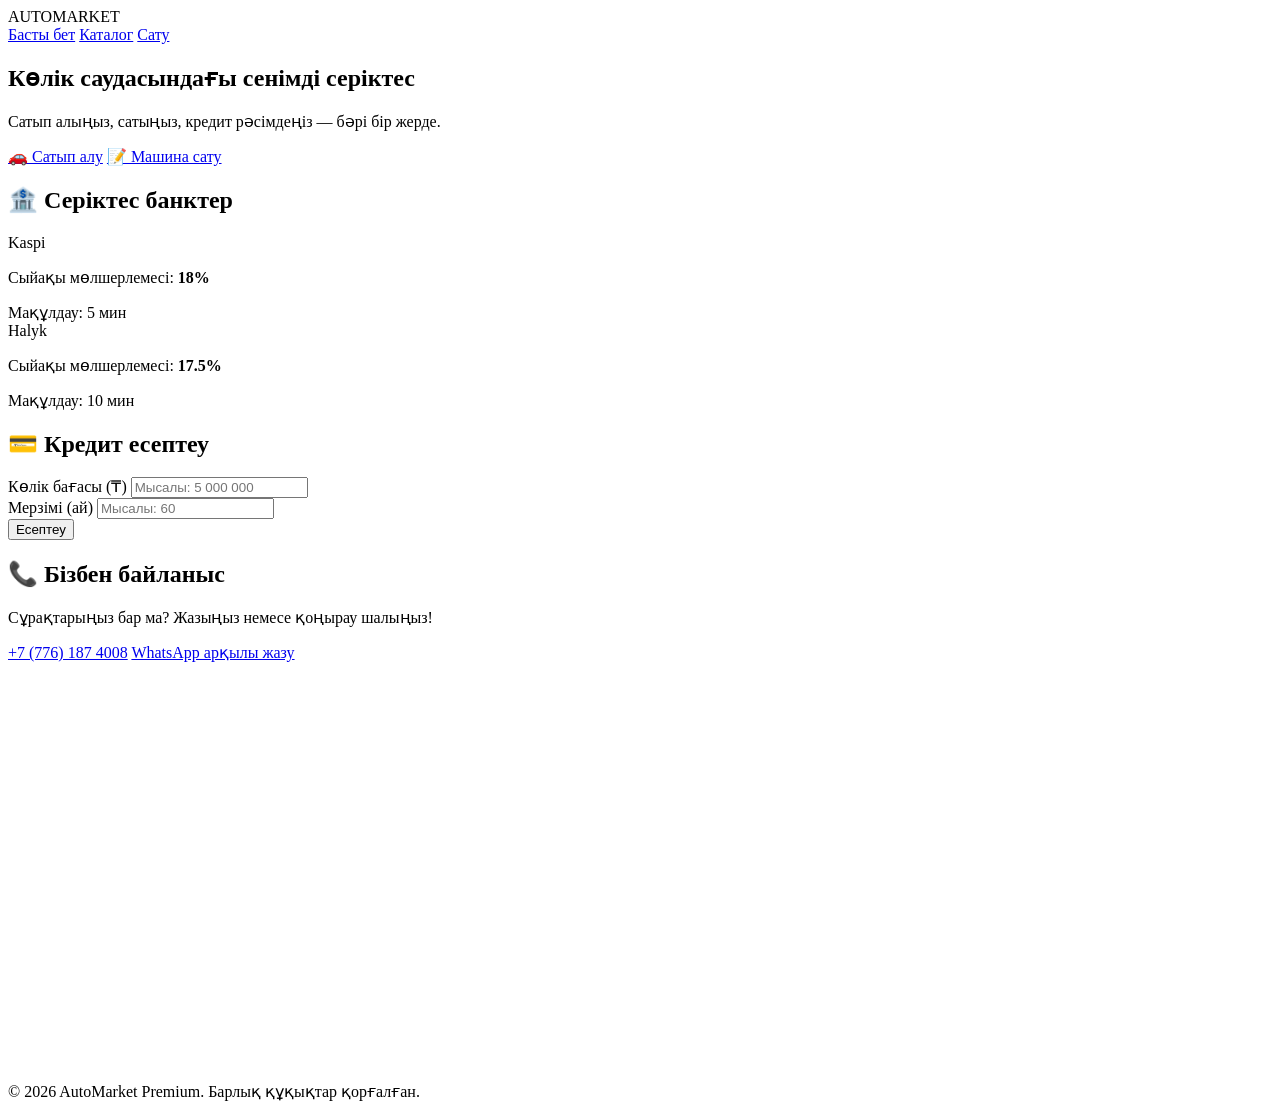
==== index.html @ 4e4aa403 "Create index.html" ====
<!DOCTYPE html>
<html lang="kk">
<head>
  <meta charset="UTF-8">
  <meta name="viewport" content="width=device-width, initial-scale=1.0">
  <title>AutoMarket | Premium Selection</title>
  <link rel="stylesheet" href="style.css">
  <link href="https://fonts.googleapis.com/css2?family=Montserrat:wght@400;700&display=swap" rel="stylesheet">
</head>
<body>

<header>
  <div class="header-container">
    <div class="logo">AUTO<span>MARKET</span></div>
    <nav>
      <a href="index.html">Басты бет</a>
      <a href="sale.html">Каталог</a>
      <a href="sell.html">Сату</a>
    </nav>
  </div>
</header>

<section class="hero">
  <div class="hero-content">
    <h1>Көлік саудасындағы сенімді серіктес</h1>
    <p>Сатып алыңыз, сатыңыз, кредит рәсімдеңіз — бәрі бір жерде.</p>
    <div class="main-actions">
      <a href="sale.html" class="btn btn-primary">🚗 Сатып алу</a>
      <a href="sell.html" class="btn btn-outline">📝 Машина сату</a>
    </div>
  </div>
</section>

<div class="container">
  
  <section class="section">
    <h2 class="section-title">🏦 Серіктес банктер</h2>
    <div class="grid-banks">
      <div class="bank-card kaspi">
        <div class="bank-logo">Kaspi</div>
        <p>Сыйақы мөлшерлемесі: <strong>18%</strong></p>
        <span>Мақұлдау: 5 мин</span>
      </div>
      <div class="bank-card halyk">
        <div class="bank-logo">Halyk</div>
        <p>Сыйақы мөлшерлемесі: <strong>17.5%</strong></p>
        <span>Мақұлдау: 10 мин</span>
      </div>
    </div>
  </section>

  <section class="section glass-calc">
    <h2 class="section-title">💳 Кредит есептеу</h2>
    <div class="calc-wrapper">
      <div class="input-group">
        <label>Көлік бағасы (₸)</label>
        <input type="number" id="price" placeholder="Мысалы: 5 000 000">
      </div>
      <div class="input-group">
        <label>Мерзімі (ай)</label>
        <input type="number" id="months" placeholder="Мысалы: 60">
      </div>
      <button onclick="calculateCredit()" class="btn-calc">Есептеу</button>
      <div id="result" class="calc-result"></div>
    </div>
  </section>

  <section class="section">
    <div class="contact-card">
      <h2>📞 Бізбен байланыс</h2>
      <p>Сұрақтарыңыз бар ма? Жазыңыз немесе қоңырау шалыңыз!</p>
      <div class="contact-links">
        <a href="tel:+77761874008" class="phone">+7 (776) 187 4008</a>
        <a href="https://wa.me/77761874008" class="whatsapp">WhatsApp арқылы жазу</a>
      </div>
    </div>
  </section>

  <section class="section">
    <div class="map-box">
      <iframe src="https://www.google.com/maps/embed?pb=!1m18!1m12!1m3!1d2503.7!2d71.4!3d51.1!2m3!1f0!2f0!3f0!3m2!1i1024!2i768!4f13.1!3m3!1m2!1s0x0%3A0x0!2zNTHCsDA2JzAwLjAiTiA3McKwMjQnMDAuMCJF!5e0!3m2!1skk!2skz!4v1610000000000" width="100%" height="400" style="border:0;" allowfullscreen="" loading="lazy"></iframe>
    </div>
  </section>

</div>

<footer>
  <p>© 2026 AutoMarket Premium. Барлық құқықтар қорғалған.</p>
</footer>

<script>
function calculateCredit() {
  const p = document.getElementById('price').value;
  const m = document.getElementById('months').value;
  const res = document.getElementById('result');
  if(p > 0 && m > 0) {
    const monthly = (p * 1.18) / m;
    res.innerHTML = `Ай сайынғы төлем: <span>${Math.round(monthly).toLocaleString()} ₸</span>`;
    res.classList.add('show');
  }
}
</script>

</body>
</html>
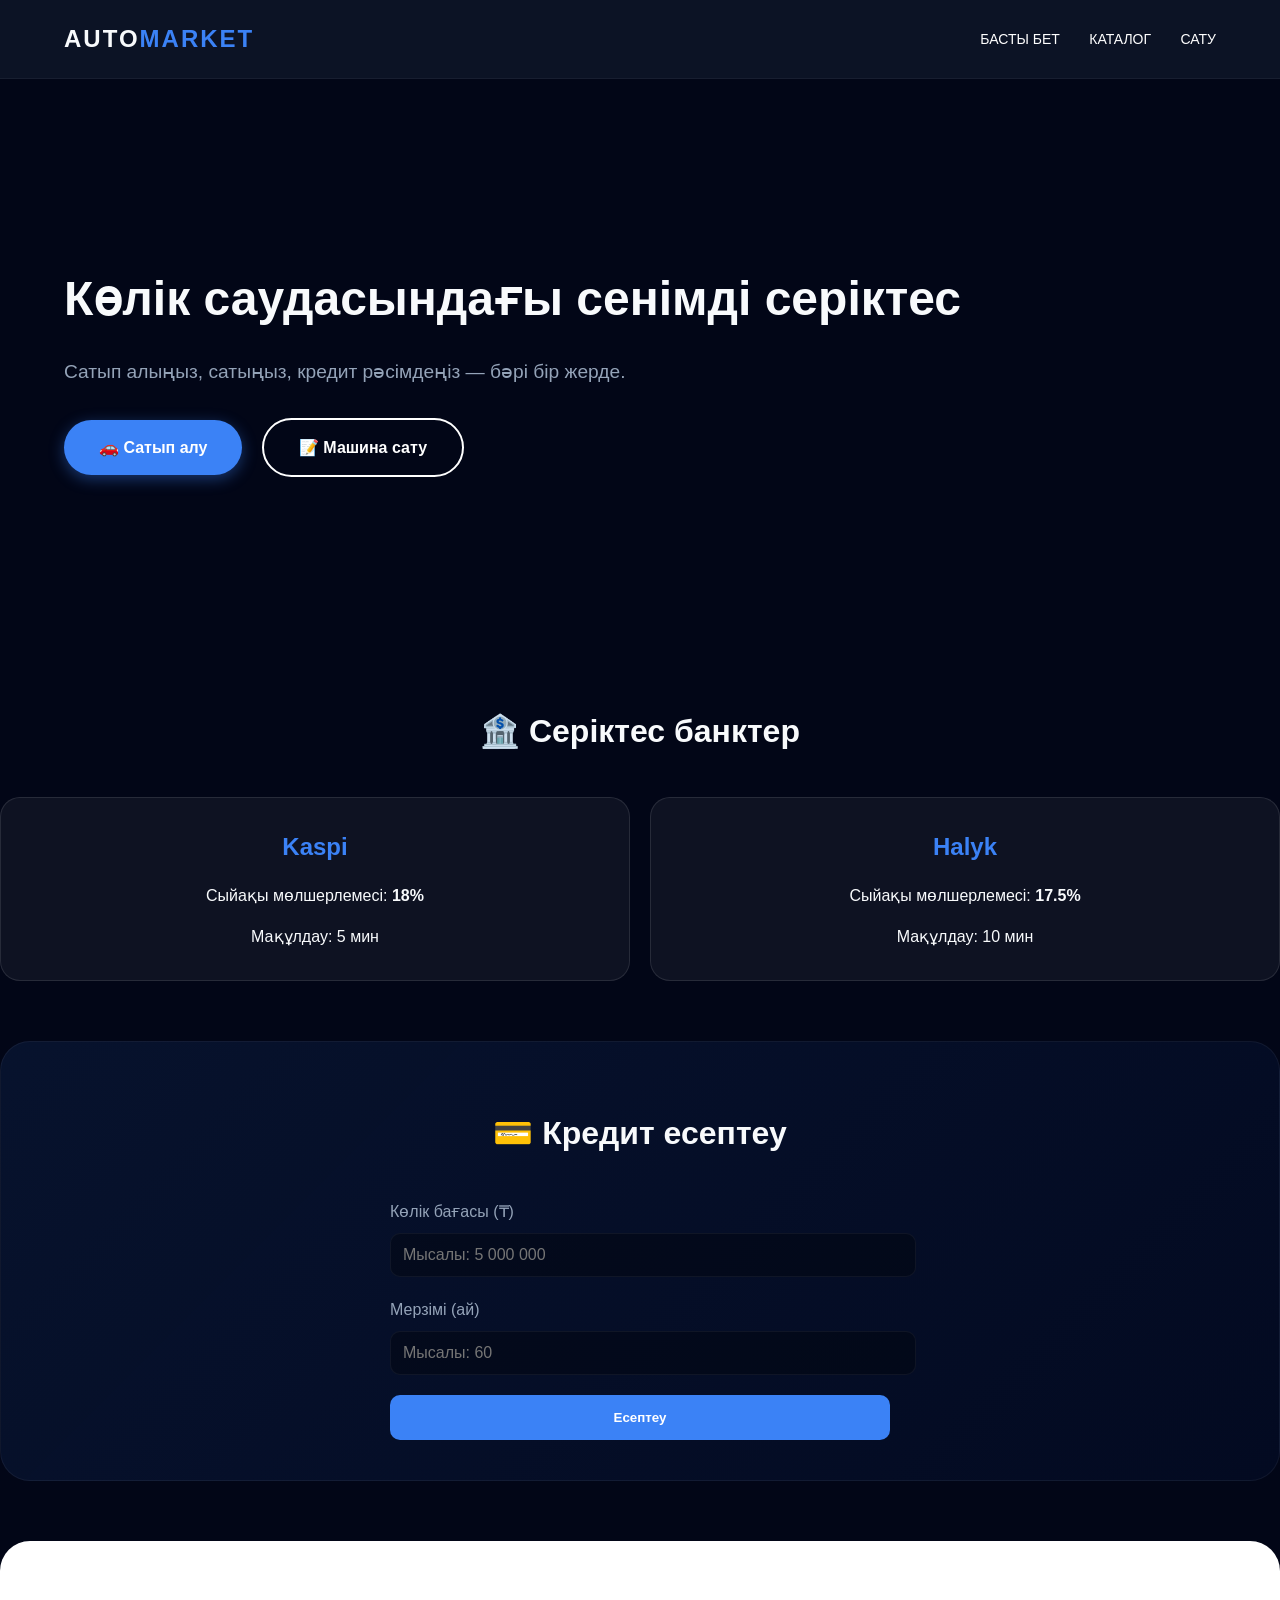
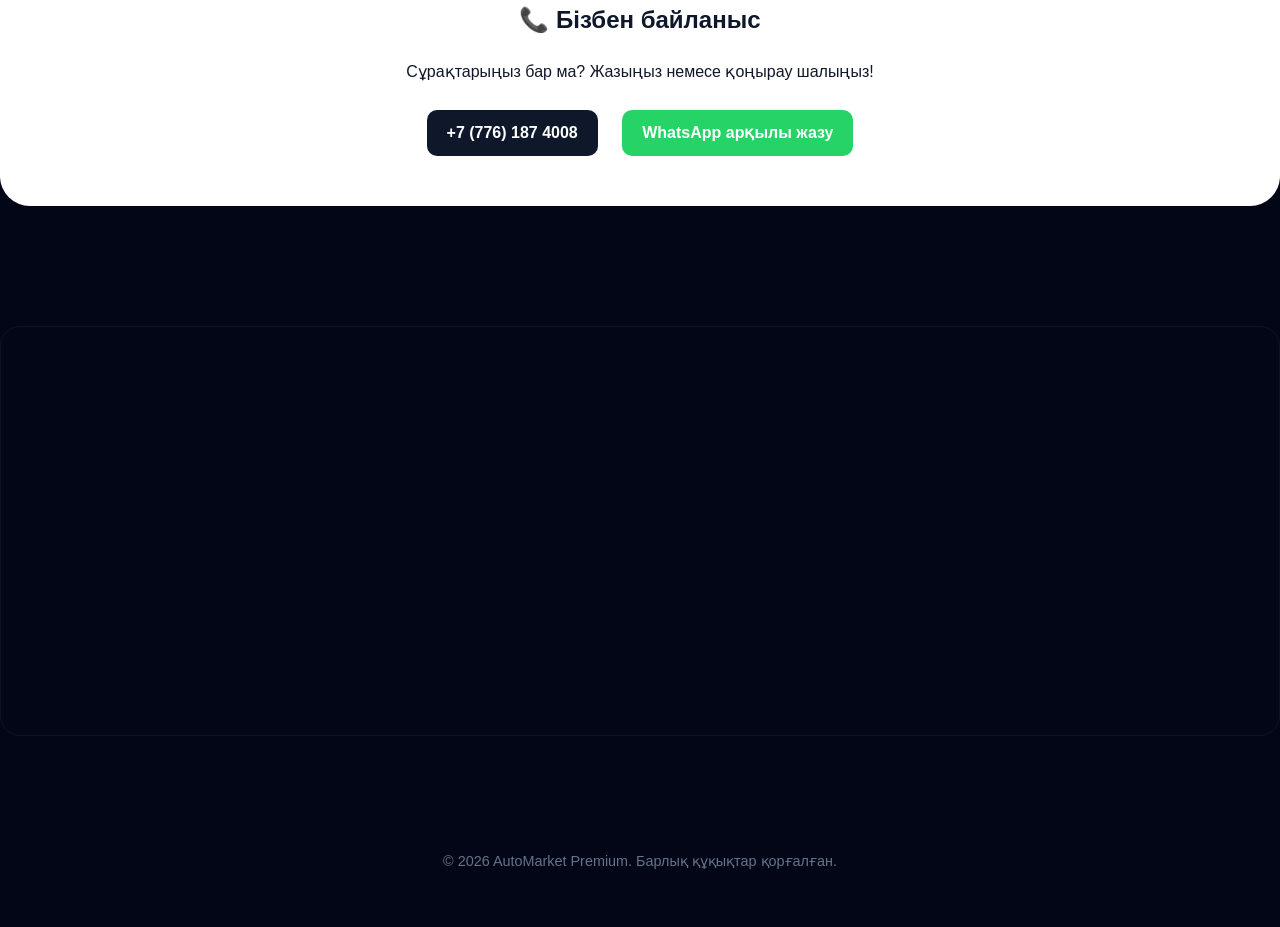
==== commit 7bfa3e67: "Add files via upload" ====
--- a/index.html
+++ b/index.html
@@ -1,105 +1,105 @@
-<!DOCTYPE html>
-<html lang="kk">
-<head>
-  <meta charset="UTF-8">
-  <meta name="viewport" content="width=device-width, initial-scale=1.0">
-  <title>AutoMarket | Premium Selection</title>
-  <link rel="stylesheet" href="style.css">
-  <link href="https://fonts.googleapis.com/css2?family=Montserrat:wght@400;700&display=swap" rel="stylesheet">
-</head>
-<body>
-
-<header>
-  <div class="header-container">
-    <div class="logo">AUTO<span>MARKET</span></div>
-    <nav>
-      <a href="index.html">Басты бет</a>
-      <a href="sale.html">Каталог</a>
-      <a href="sell.html">Сату</a>
-    </nav>
-  </div>
-</header>
-
-<section class="hero">
-  <div class="hero-content">
-    <h1>Көлік саудасындағы сенімді серіктес</h1>
-    <p>Сатып алыңыз, сатыңыз, кредит рәсімдеңіз — бәрі бір жерде.</p>
-    <div class="main-actions">
-      <a href="sale.html" class="btn btn-primary">🚗 Сатып алу</a>
-      <a href="sell.html" class="btn btn-outline">📝 Машина сату</a>
-    </div>
-  </div>
-</section>
-
-<div class="container">
-  
-  <section class="section">
-    <h2 class="section-title">🏦 Серіктес банктер</h2>
-    <div class="grid-banks">
-      <div class="bank-card kaspi">
-        <div class="bank-logo">Kaspi</div>
-        <p>Сыйақы мөлшерлемесі: <strong>18%</strong></p>
-        <span>Мақұлдау: 5 мин</span>
-      </div>
-      <div class="bank-card halyk">
-        <div class="bank-logo">Halyk</div>
-        <p>Сыйақы мөлшерлемесі: <strong>17.5%</strong></p>
-        <span>Мақұлдау: 10 мин</span>
-      </div>
-    </div>
-  </section>
-
-  <section class="section glass-calc">
-    <h2 class="section-title">💳 Кредит есептеу</h2>
-    <div class="calc-wrapper">
-      <div class="input-group">
-        <label>Көлік бағасы (₸)</label>
-        <input type="number" id="price" placeholder="Мысалы: 5 000 000">
-      </div>
-      <div class="input-group">
-        <label>Мерзімі (ай)</label>
-        <input type="number" id="months" placeholder="Мысалы: 60">
-      </div>
-      <button onclick="calculateCredit()" class="btn-calc">Есептеу</button>
-      <div id="result" class="calc-result"></div>
-    </div>
-  </section>
-
-  <section class="section">
-    <div class="contact-card">
-      <h2>📞 Бізбен байланыс</h2>
-      <p>Сұрақтарыңыз бар ма? Жазыңыз немесе қоңырау шалыңыз!</p>
-      <div class="contact-links">
-        <a href="tel:+77761874008" class="phone">+7 (776) 187 4008</a>
-        <a href="https://wa.me/77761874008" class="whatsapp">WhatsApp арқылы жазу</a>
-      </div>
-    </div>
-  </section>
-
-  <section class="section">
-    <div class="map-box">
-      <iframe src="https://www.google.com/maps/embed?pb=!1m18!1m12!1m3!1d2503.7!2d71.4!3d51.1!2m3!1f0!2f0!3f0!3m2!1i1024!2i768!4f13.1!3m3!1m2!1s0x0%3A0x0!2zNTHCsDA2JzAwLjAiTiA3McKwMjQnMDAuMCJF!5e0!3m2!1skk!2skz!4v1610000000000" width="100%" height="400" style="border:0;" allowfullscreen="" loading="lazy"></iframe>
-    </div>
-  </section>
-
-</div>
-
-<footer>
-  <p>© 2026 AutoMarket Premium. Барлық құқықтар қорғалған.</p>
-</footer>
-
-<script>
-function calculateCredit() {
-  const p = document.getElementById('price').value;
-  const m = document.getElementById('months').value;
-  const res = document.getElementById('result');
-  if(p > 0 && m > 0) {
-    const monthly = (p * 1.18) / m;
-    res.innerHTML = `Ай сайынғы төлем: <span>${Math.round(monthly).toLocaleString()} ₸</span>`;
-    res.classList.add('show');
-  }
-}
-</script>
-
-</body>
-</html>
+<!DOCTYPE html>
+<html lang="kk">
+<head>
+  <meta charset="UTF-8">
+  <meta name="viewport" content="width=device-width, initial-scale=1.0">
+  <title>AutoMarket | Premium Selection</title>
+  <link rel="stylesheet" href="style.css">
+  <link href="https://fonts.googleapis.com/css2?family=Montserrat:wght@400;700&display=swap" rel="stylesheet">
+</head>
+<body>
+
+<header>
+  <div class="header-container">
+    <div class="logo">AUTO<span>MARKET</span></div>
+    <nav>
+      <a href="index.html">Басты бет</a>
+      <a href="sale.html">Каталог</a>
+      <a href="sell.html">Сату</a>
+    </nav>
+  </div>
+</header>
+
+<section class="hero">
+  <div class="hero-content">
+    <h1>Көлік саудасындағы сенімді серіктес</h1>
+    <p>Сатып алыңыз, сатыңыз, кредит рәсімдеңіз — бәрі бір жерде.</p>
+    <div class="main-actions">
+      <a href="sale.html" class="btn btn-primary">🚗 Сатып алу</a>
+      <a href="sell.html" class="btn btn-outline">📝 Машина сату</a>
+    </div>
+  </div>
+</section>
+
+<div class="container">
+  
+  <section class="section">
+    <h2 class="section-title">🏦 Серіктес банктер</h2>
+    <div class="grid-banks">
+      <div class="bank-card kaspi">
+        <div class="bank-logo">Kaspi</div>
+        <p>Сыйақы мөлшерлемесі: <strong>18%</strong></p>
+        <span>Мақұлдау: 5 мин</span>
+      </div>
+      <div class="bank-card halyk">
+        <div class="bank-logo">Halyk</div>
+        <p>Сыйақы мөлшерлемесі: <strong>17.5%</strong></p>
+        <span>Мақұлдау: 10 мин</span>
+      </div>
+    </div>
+  </section>
+
+  <section class="section glass-calc">
+    <h2 class="section-title">💳 Кредит есептеу</h2>
+    <div class="calc-wrapper">
+      <div class="input-group">
+        <label>Көлік бағасы (₸)</label>
+        <input type="number" id="price" placeholder="Мысалы: 5 000 000">
+      </div>
+      <div class="input-group">
+        <label>Мерзімі (ай)</label>
+        <input type="number" id="months" placeholder="Мысалы: 60">
+      </div>
+      <button onclick="calculateCredit()" class="btn-calc">Есептеу</button>
+      <div id="result" class="calc-result"></div>
+    </div>
+  </section>
+
+  <section class="section">
+    <div class="contact-card">
+      <h2>📞 Бізбен байланыс</h2>
+      <p>Сұрақтарыңыз бар ма? Жазыңыз немесе қоңырау шалыңыз!</p>
+      <div class="contact-links">
+        <a href="tel:+77761874008" class="phone">+7 (776) 187 4008</a>
+        <a href="https://wa.me/77761874008" class="whatsapp">WhatsApp арқылы жазу</a>
+      </div>
+    </div>
+  </section>
+
+  <section class="section">
+    <div class="map-box">
+      <iframe src="https://www.google.com/maps/embed?pb=!1m18!1m12!1m3!1d2503.7!2d71.4!3d51.1!2m3!1f0!2f0!3f0!3m2!1i1024!2i768!4f13.1!3m3!1m2!1s0x0%3A0x0!2zNTHCsDA2JzAwLjAiTiA3McKwMjQnMDAuMCJF!5e0!3m2!1skk!2skz!4v1610000000000" width="100%" height="400" style="border:0;" allowfullscreen="" loading="lazy"></iframe>
+    </div>
+  </section>
+
+</div>
+
+<footer>
+  <p>© 2026 AutoMarket Premium. Барлық құқықтар қорғалған.</p>
+</footer>
+
+<script>
+function calculateCredit() {
+  const p = document.getElementById('price').value;
+  const m = document.getElementById('months').value;
+  const res = document.getElementById('result');
+  if(p > 0 && m > 0) {
+    const monthly = (p * 1.18) / m;
+    res.innerHTML = `Ай сайынғы төлем: <span>${Math.round(monthly).toLocaleString()} ₸</span>`;
+    res.classList.add('show');
+  }
+}
+</script>
+
+</body>
+</html>
--- a/style.css
+++ b/style.css
@@ -0,0 +1,165 @@
+:root {
+  --dark: #0f172a;
+  --primary: #3b82f6;
+  --accent: #ef4444;
+  --text-light: #f8fafc;
+  --glass: rgba(255, 255, 255, 0.05);
+}
+
+body {
+  font-family: 'Montserrat', sans-serif;
+  margin: 0;
+  background-color: #020617; /* Күңгірт фон */
+  color: var(--text-light);
+  line-height: 1.6;
+}
+
+/* Header */
+header {
+  background: rgba(15, 23, 42, 0.8);
+  backdrop-filter: blur(10px);
+  padding: 20px 0;
+  position: sticky;
+  top: 0;
+  z-index: 100;
+  border-bottom: 1px solid var(--glass);
+}
+
+.header-container {
+  width: 90%;
+  max-width: 1200px;
+  margin: auto;
+  display: flex;
+  justify-content: space-between;
+  align-items: center;
+}
+
+.logo { font-size: 24px; font-weight: 800; letter-spacing: 2px; }
+.logo span { color: var(--primary); }
+
+nav a {
+  color: white;
+  text-decoration: none;
+  margin-left: 25px;
+  font-size: 14px;
+  text-transform: uppercase;
+  transition: 0.3s;
+}
+
+nav a:hover { color: var(--primary); }
+
+/* Hero Section */
+.hero {
+  height: 60vh;
+  background: linear-gradient(to right, rgba(2,6,23,0.9), rgba(2,6,23,0.3)), url('https://images.unsplash.com/photo-1492144534655-ae79c964c9d7?auto=format&fit=crop&w=1500&q=80');
+  background-size: cover;
+  background-position: center;
+  display: flex;
+  align-items: center;
+  padding: 0 5%;
+}
+
+.hero h1 { font-size: 3rem; margin-bottom: 10px; }
+.hero p { font-size: 1.2rem; color: #94a3b8; margin-bottom: 30px; }
+
+/* Buttons */
+.btn {
+  padding: 15px 35px;
+  border-radius: 50px;
+  text-decoration: none;
+  font-weight: bold;
+  transition: 0.3s;
+  display: inline-block;
+}
+
+.btn-primary { background: var(--primary); color: white; box-shadow: 0 4px 15px rgba(59, 130, 246, 0.4); }
+.btn-outline { border: 2px solid white; color: white; margin-left: 15px; }
+.btn:hover { transform: translateY(-3px); }
+
+/* Sections */
+.section { padding: 60px 0; }
+.section-title { font-size: 2rem; margin-bottom: 40px; text-align: center; }
+
+/* Bank Cards */
+.grid-banks { display: grid; grid-template-columns: 1fr 1fr; gap: 20px; }
+.bank-card {
+  padding: 30px;
+  border-radius: 20px;
+  background: var(--glass);
+  border: 1px solid rgba(255,255,255,0.1);
+  text-align: center;
+  transition: 0.3s;
+}
+.bank-card:hover { background: rgba(255,255,255,0.1); }
+.bank-logo { font-size: 1.5rem; font-weight: bold; margin-bottom: 15px; color: var(--primary); }
+
+/* Calculator Glassmorphism */
+.glass-calc {
+  background: linear-gradient(135deg, rgba(59, 130, 246, 0.1), rgba(37, 99, 235, 0.05));
+  border-radius: 30px;
+  padding: 40px;
+  border: 1px solid var(--glass);
+}
+
+.calc-wrapper { max-width: 500px; margin: auto; }
+.input-group { margin-bottom: 20px; }
+.input-group label { display: block; margin-bottom: 8px; color: #94a3b8; }
+.input-group input {
+  width: 100%;
+  padding: 12px;
+  background: rgba(0,0,0,0.3);
+  border: 1px solid var(--glass);
+  border-radius: 10px;
+  color: white;
+  font-size: 1rem;
+}
+
+.btn-calc {
+  width: 100%;
+  padding: 15px;
+  background: var(--primary);
+  border: none;
+  color: white;
+  border-radius: 10px;
+  font-weight: bold;
+  cursor: pointer;
+}
+
+.calc-result { 
+    margin-top: 20px; 
+    text-align: center; 
+    font-size: 1.5rem; 
+    display: none; 
+}
+.calc-result.show { display: block; color: #10b981; }
+
+/* Contact Card */
+.contact-card {
+  background: white;
+  color: var(--dark);
+  padding: 40px;
+  border-radius: 30px;
+  text-align: center;
+}
+
+.contact-links a {
+  display: inline-block;
+  margin: 10px;
+  padding: 10px 20px;
+  text-decoration: none;
+  border-radius: 10px;
+  font-weight: bold;
+}
+.whatsapp { background: #25d366; color: white; }
+.phone { background: var(--dark); color: white; }
+
+.map-box { border-radius: 20px; overflow: hidden; border: 1px solid var(--glass); }
+
+footer { text-align: center; padding: 40px; color: #64748b; font-size: 0.9rem; }
+
+@media (max-width: 768px) {
+  .grid-banks { grid-template-columns: 1fr; }
+  .hero h1 { font-size: 2rem; }
+  .btn-outline { margin-left: 0; margin-top: 10px; width: 100%; }
+  .btn-primary { width: 100%; }
+}
